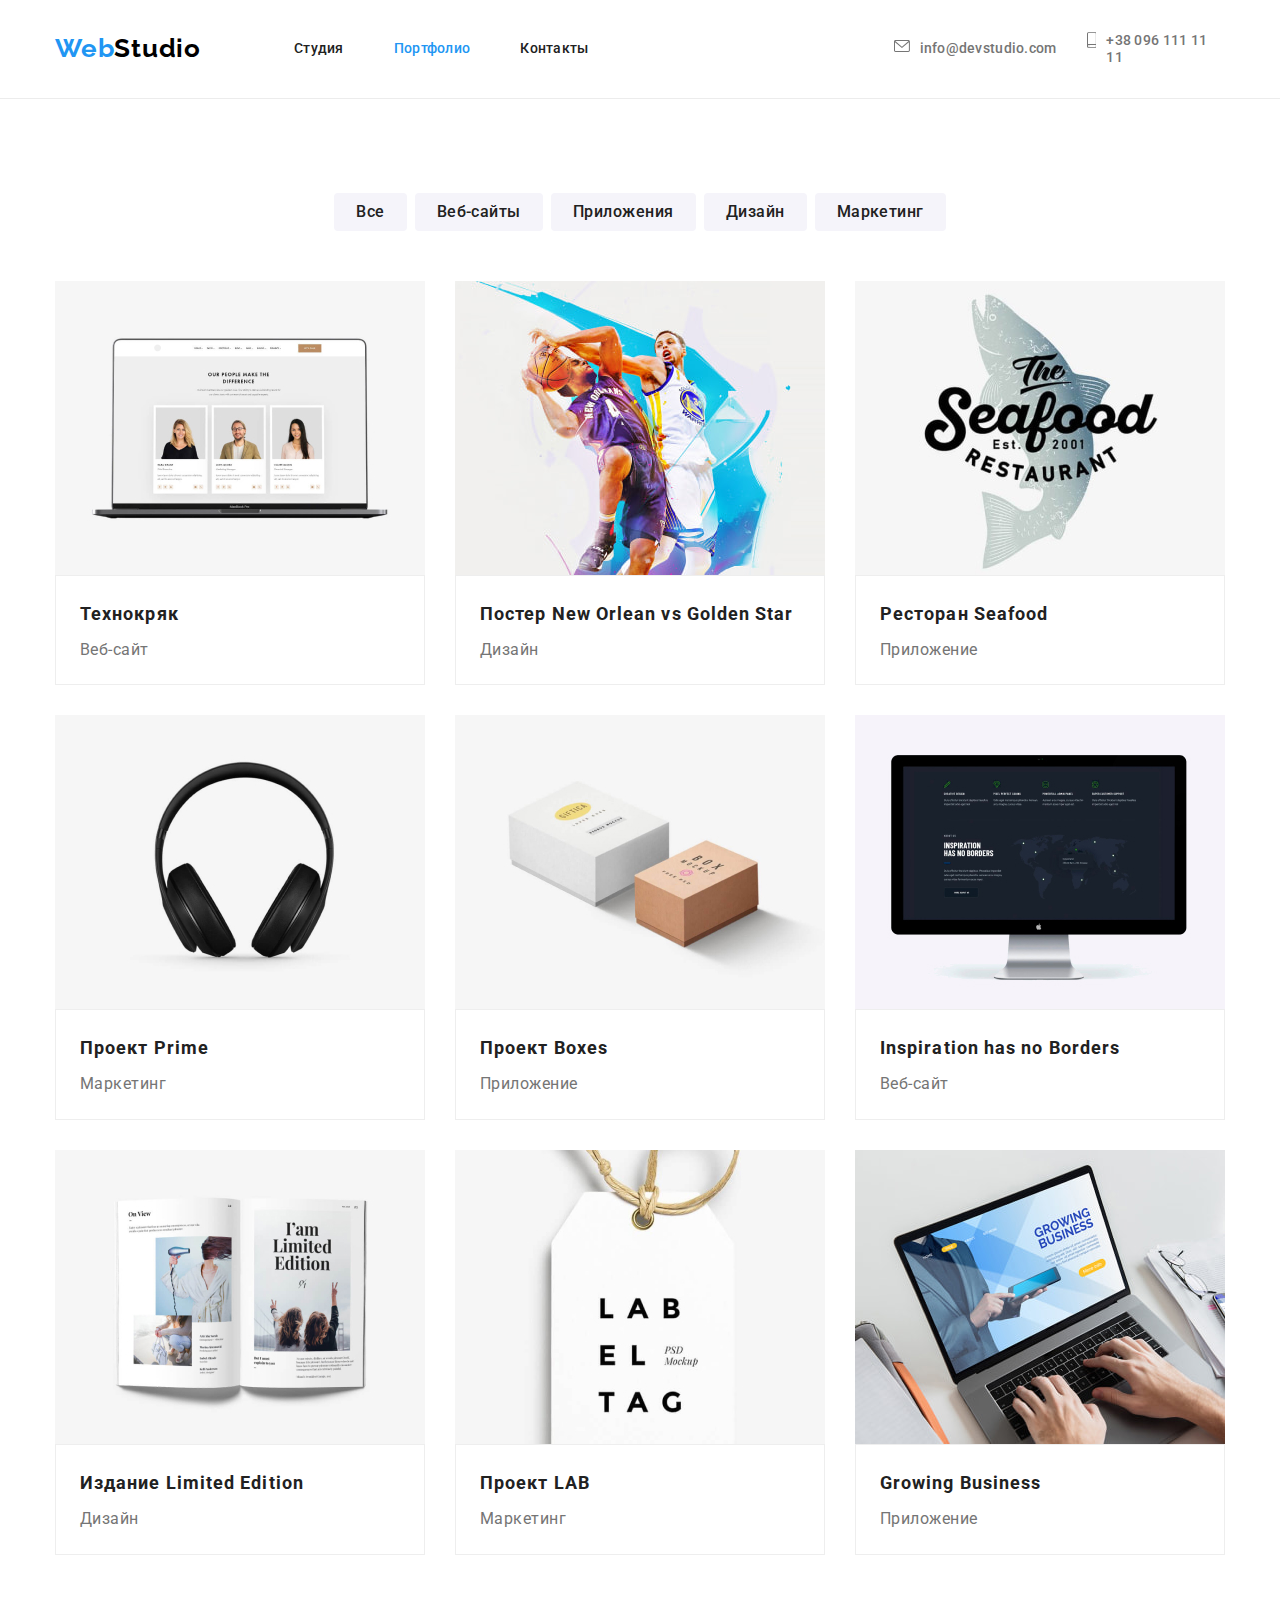
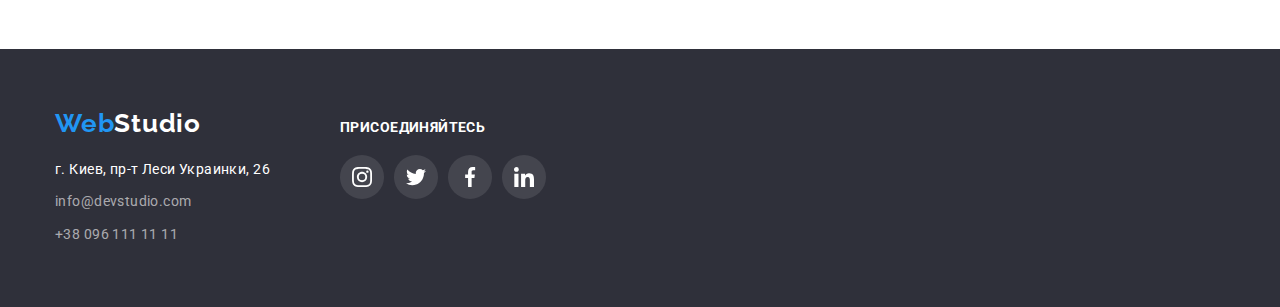
==== portfolio.html @ 087073f2 "clone-repo4" ====
<!DOCTYPE html>
<html lang="ru">
<head>
    <meta charset="UTF-8">
    <meta name="viewport" content="width=device-width, initial-scale=1.0">
    <title>Портфолио</title>
    <link rel="preconnect" href="https://fonts.gstatic.com">
<link href="https://fonts.googleapis.com/css2?family=Raleway:wght@700&family=Roboto:wght@400;500;700;900&display=swap" rel="stylesheet">
    <link rel="stylesheet" href="https://cdnjs.cloudflare.com/ajax/libs/modern-normalize/1.0.0/modern-normalize.min.css">
    <link rel="stylesheet" href="./style.css"/>
</head>
<body class="body">
    <header class="header">
        <div class="header-div container">
            <nav class="site-nav">
                <a class="logo-main" href="./index.html">Web<span class="logo-studio">Studio</span></a>
                <ul class="nav-top">
                    <li class="item"><a class="top-link" href="./index.html">Студия</a></li>
                    <li class="item"><a class="top-link current" href="./portfolio.html">Портфолио</a></li>
                    <li class="item"><a class="top-link" href="#">Контакты</a></li>
                </ul>
            </nav>
            <address class="contacts">
                <a class="mail-top item" href="mailto:info@devstudio.com">
                    <svg class="contacts-icon mail" width="16" height="12">
                        <use href="./images/icons/sprite.svg#icon-envelope"></use>
                    </svg>
                    info@devstudio.com</a>
                <a class="tel-top item" href="tel:+380961111111">
                    <svg class="contacts-icon tel" width="10" height="16">
                        <use href="./images/icons/sprite.svg#icon-tel"></use>
                    </svg>
                    +38 096 111 11 11</a>
            </address>
        </div>
    </header>
    <main>
        <section class="portfolio-main section">
            <!-- Фильтры -->
            <div class="portfolio-div container">
                <ul class="filters">
                    <li class="item">
                    <button class="filter" type="submit">Все</button>
                    </li>
                    <li class="item">
                        <button class="filter" type="submit">Веб-сайты</button>
                    </li>
                    <li class="item">
                        <button class="filter" type="submit">Приложения</button>
                    </li>
                    <li class="item">
                        <button class="filter" type="submit">Дизайн</button>
                    </li>
                    <li class="item">
                        <button class="filter" type="submit">Маркетинг</button>
                    </li>
                </ul>
            <!-- Products -->
                <ul class="products">
                    <li class="item">
                        <a class="product-link" href="#">
                            <img src="./images/01-techno.jpg" alt="Технокряк" width="370">
                            <div class="product-card">
                                <h3>Технокряк</h3>
                                <p>Веб-сайт</p>
                            </div>
                        </a>
                    </li>
                    <li class="item">
                        <a class="product-link" href="#">
                            <img src="./images/02-poster.jpg" alt="Постер" width="370">
                            <div class="product-card">
                                <h3>Постер New Orlean vs Golden Star</h3>
                                <p>Дизайн</p>
                            </div>
                        </a>
                    </li>
                    <li class="item">
                        <a class="product-link" href="#">
                            <img src="./images/03-seafood.jpg" alt="Ресторан Seafood" width="370">
                            <div class="product-card">
                                <h3>Ресторан Seafood</h3>
                                <p>Приложение</p>
                            </div>                        
                        </a>
                    </li>
                    <li class="item">
                        <a class="product-link" href="#">
                            <img src="./images/04-prime.jpg" alt="Проект Prime" width="370">
                            <div class="product-card">
                                <h3>Проект Prime</h3>
                                <p>Маркетинг</p>
                            </div>
                        </a>
                    </li>
                    <li class="item">
                        <a class="product-link" href="#">
                            <img src="./images/05-boxes.jpg" alt="Проект Boxes" width="370">
                            <div class="product-card">
                                <h3>Проект Boxes</h3>
                                <p>Приложение</p>
                            </div>
                        </a>                    
                    </li>
                    <li class="item">
                        <a class="product-link" href="#">
                            <img src="./images/06-inspiration.jpg" alt="Inspiration" width="370">
                            <div class="product-card">
                                <h3>Inspiration has no Borders</h3>
                                <p>Веб-сайт</p>
                            </div>
                        </a>
                    </li>
                    <li class="item">
                        <a class="product-link" href="#">
                            <img src="./images/07-limited.jpg" alt="Издание Limited Edition" width="370">
                            <div class="product-card">
                                <h3>Издание Limited Edition</h3>
                                <p>Дизайн</p>
                            </div>
                        </a>
                    </li>
                    <li class="item">
                        <a class="product-link" href="#">
                            <img src="./images/08-lab.jpg" alt="Проект LAB" width="370">
                            <div class="product-card">
                                <h3>Проект LAB</h3>
                                <p>Маркетинг</p>
                            </div>
                        </a>                    
                    </li>
                    <li class="item">
                        <a class="product-link" href="#">
                            <img src="./images/09-business.jpg" alt="Growing Business" width="370">
                            <div class="product-card">
                                <h3>Growing Business</h3>
                                <p>Приложение</p>
                            </div>
                        </a>
                    </li>
                </ul>
            </div>
        </section>
    </main>
    <footer class="footer">
        <div class="footer-div container">
            <div class="footer-contacts">
                <a class="logo-footer" href="./index.html">Web<span class="studio-footer">Studio</span></a>
                <address class="address-footer">
                    г. Киев, пр-т Леси Украинки, 26
                    <a href="mailto:info@devstudio.com">info@devstudio.com</a>
                    <a href="tel:+380961111111">+38 096 111 11 11</a>
                </address>
            </div>
            <div class="social-links">
                <p>присоединяйтесь</p>
                <ul class="smm-icons">
                    <li class="item">
                        <a class="f-link" href="#">
                            <svg class="footer-icon">
                                <use href="./images/icons/sprite.svg#icon-instagram"></use>
                            </svg>
                        </a>
                    </li>
                    <li class="item">
                        <a class="f-link" href="#">
                            <svg class="footer-icon">
                                <use href="./images/icons/sprite.svg#icon-twitter"></use>
                            </svg>
                        </a>
                    </li>                
                    <li class="item">
                        <a class="f-link" href="#">
                            <svg class="footer-icon">
                                <use href="./images/icons/sprite.svg#icon-facebook"></use>
                            </svg>
                        </a>
                    </li>
                    <li class="item">
                        <a class="f-link" href="#">
                            <svg class="footer-icon">
                                <use href="./images/icons/sprite.svg#icon-linkedin"></use>
                            </svg>
                        </a>
                    </li>
                </ul>
            </div>
        </div>
    </footer>
</body>
</html>
---- style.css ----
:root {
    --primary-text-color:#212121;
    --secondary-text-color:#757575;
    --light-color: #FFFFFF;
    --accent-color: #2196F3;
    --primary-background-color: #ffffff;
    --secondary-background-color: #2F303A;
    --inactive-filter-color: #F5F4FA;
    --header-border: #ECECEC;
    --button-shadow: rgba(0, 0, 0, 0.15);
    --button-bg-color: #188CE8;
    --icon-primary: #AFB1B8;
}
.body {
    font-family: 'Roboto', sans-serif;
}

/* Навигация хедер */
.header {
    display: flex;
    align-items: center;
    justify-content: center;

    background: var(--primary-background-color);
    border-bottom: 1px solid var(--header-border);
}
.header-div {
    display: flex;
}
.container {
    margin-left: auto;
    margin-right: auto;
    padding-left: 15px;
    padding-right: 15px;
    width: 1200px;
}
.site-nav {    
    display: flex;
    align-items: center;
}
a {
    text-decoration: none;
}
.logo-main {
    margin-right: 93px;
    font-family: 'Raleway', sans-serif;
    font-weight: 700;
    font-size: 26px;
    line-height: 1.2;
    letter-spacing: 0.03em;
    color: var(--accent-color);
}
.logo-studio {
    color: #000000;
}
.nav-top .current {
    color: var(--accent-color);
}
.nav-top {
    list-style: none;
    display: flex;
    margin: 0;
    padding-left: 0;
    align-items: center;
}
.nav-top .item + .item {
    margin-left: 50px;
}
.nav-top a {
    display: block;
    justify-content: center;
    padding-top: 32px;
    padding-bottom: 32px;

    font-weight: 500;
    font-size: 14px;
    line-height: 1.2;
    letter-spacing: 0.02em;
    color: var(--primary-text-color);
}
.nav-top .top-link:hover,
.nav-top .top-link:focus {
    color: var(--accent-color);
}
.header .contacts {
    display: flex;
    align-items: center;
    margin-left: 305px;
}
.contacts a {
    padding-top: 32px;
    padding-bottom: 32px;
}
.contacts .item {
    display: inline-flex;
    text-decoration: none;
}
.contacts .item + .item {
    margin-left: 30px;
}
.contacts .mail-top {
    font-style: normal;
    font-weight: 500;
    font-size: 14px;
    line-height: 1.2;
    letter-spacing: 0.02em;
    color: var(--secondary-text-color);
}
.contacts .tel-top {
    font-style: normal;
    font-weight: 500;
    font-size: 14px;
    line-height: 1.2;
    letter-spacing: 0.02em;
    color: var(--secondary-text-color);
}
.contacts-icon {
    margin-right: 10px;
    fill: currentColor;
}

.contacts .item:hover {
    color: var(--accent-color);
}

/* Навигация хедер конец */

/* Герой */
.hero-section {
    background: var(--secondary-background-color);
    color: var(--light-color);
    padding-top: 200px;
    padding-bottom: 200px;
}
.hero-div {
    display: flex;
    flex-direction: column;
    justify-content: center;
    align-items: center;
}
.hero-bg {
    margin: 0 auto;
    max-width: 1600px;
    background-color: var(--secondary-background-color);
    background-image: linear-gradient(to right, rgba(47, 48, 58, 0.4), rgba(47, 48, 58, 0.4)), url(./images/Img.jpg);
    background-repeat: no-repeat;
    background-position: center;
}
.hero-section .hero-title {
    display: flex;
    margin-left: auto;
    margin-right: auto;
    margin-top: 0;
    margin-bottom: 30px;

    font-weight: 900;
    font-size: 44px;
    line-height: 1.364;    
    text-align: center;
    letter-spacing: 0.06em;
    text-transform: uppercase;
}
.hero-section .hero-button {
    display: block;
    padding: 8px 30px;
    background-color: var(--button-bg-color);
    border: none;
    box-shadow: 0 4px 4px var(--button-shadow);
    border-radius: 4px;

    font-weight: 700;
    font-size: 16px;
    line-height: 1.88;

    letter-spacing: 0.06em;
    color: var(--light-color);
    cursor: pointer;
}
/* Герой конец*/

.section {
    background-color: var(--primary-background-color);
    padding-top: 94px;
    padding-bottom: 94px;
}
/* Особенности */
.features-list {
    display: flex;
    padding-left: 0;    
    margin: 0;
}
.features-list .item + .item {
    margin-left: 30px;
}

.features li {
    list-style: none;
    max-width: 270px;
}
.features h3 {
    margin: 30px 0 10px 0;
    font-weight: 700;
    font-size: 14px;
    line-height: 1.143;
    letter-spacing: 0.03em;
    text-transform: uppercase;
    color: var(--primary-text-color);
}
.features p {
    margin: 0;
    display: flex;
    font-weight: 400;
    font-size: 14px;
    line-height: 1.786;
    letter-spacing: 0.03em;
    color: var(--secondary-text-color);
}
.feature-icon-div {
    display: flex;
    justify-content: center;
    align-items: center;
    padding: 0;
    width: 270px;
    height: 120px;

    background-color: var(--inactive-filter-color);
    background-size: contain;
    background-position: center;
    background-repeat: no-repeat;
    border: none;
}
.feature-icon {
    display: block;
    width: 70px;
    height: 70px;
}
/* Особенности конец*/


/* Чем мы занимаемся */
.work {
    background-color: var(--primary-background-color);
    padding-top: 0px;
}
.work-h {
    margin: 0 0 50px 0;
    text-align: center;

    font-weight: 700;
    font-size: 36px;
    line-height: 1.17;
    letter-spacing: 0.03em;
    color: var(--primary-text-color);
}
.work-images {
    display: flex;
    justify-content: space-between;
    padding-left:0;
    margin-top: 0;
    margin-bottom: 0;
}
.work-images li {
    list-style: none;
    /* max-height: 294px; */
}
.work-images .item {
    display: block;
}
.work-images .item + .item {
    margin-left: 30px;
}
/* Чем мы занимаемся конец */


/* Наша команда */
.team {
    background: var(--inactive-filter-color);
}
.team .team-h {
    margin: 0 0 50px 0;
    text-align: center;

    font-weight: 700;
    font-size: 36px;
    line-height: 1.17;
    letter-spacing: 0.03em;
    color: var(--primary-text-color);
}
.team-members {
    display: flex;
    padding-left:0;
    margin-top: 0;
    margin-bottom: 0;
}
.team-members li {
    list-style: none;
    width: 270px;

    text-align: center;
    background: var(--primary-background-color);
    box-shadow: 0px 1px 3px rgba(0, 0, 0, 0.12), 0px 1px 1px rgba(0, 0, 0, 0.14), 0px 2px 1px rgba(0, 0, 0, 0.2);
    border-radius: 0px 0px 4px 4px;
}
.team img {
    display: block;
}
.team .team-container {
    display: block;
    padding-top: 30px;
    padding-right: 32px;
    padding-bottom: 30px;
    padding-left: 32px;
}
.team-members .item + .item {
    margin-left: 30px;
}
.team .team-members h3 {
    margin: 0 0 10px 0;

    font-weight: 500;
    font-size: 16px;
    line-height: 1.2;
    letter-spacing: 0.03em;
    color: var(--primary-text-color);
}
.team .team-members p {
    margin: 0 0 16px 0;

    font-weight: 400;
    font-size: 16px;
    line-height: 1.2;
    letter-spacing: 0.03em;
    color: var(--secondary-text-color);
}

/* Наша команда соцсети */
.team-social {
    display: flex;
    justify-content: center;
    align-items: center;
    margin: 0;
    padding: 0;
    color: var(--icon-primary);
}
.team-social .link + .link {
    margin-left: 10px;
}
.team-social .link {
    list-style: none;
    display: flex;
    box-shadow: none;
}
.link .social-icon {
    text-decoration: none;
    display: flex;
    justify-content: center;
    align-items: center;
    padding: 0;
    border: none;

    width: 44px;
    height: 44px;
    border-radius: 50%;

    color: var(--icon-primary);
    background-color: var(--primary-background-color);
    background-repeat: no-repeat;
    background-size: contain;
    background-position: center;
    background-position: center;
}
.team-social-icon {
    width: 20px;
    height: 20px;
    cursor: pointer;
    fill: currentColor;
}

.link .social-icon:hover,
.link .social-icon:focus {
    color: var(--light-color);
    background-color: var(--accent-color);
}
/* Наша команда конец*/


/* Постоянные клиенты */
.clients {
    background-color: var(--primary-background-color);
}
.clients-h {
    margin: 0 0 50px 0;
    text-align: center;

    font-weight: 700;
    font-size: 36px;
    line-height: 1.17;
    letter-spacing: 0.03em;
    color: var(--primary-text-color);
}
.clients-img {
    display: flex;
    justify-content: space-between;
    padding-left:0;
    margin-top: 0;
    margin-bottom: 0;
}
.clients-img .item + .item {
    margin-left: 30px;
}

.clients-img .item {
    list-style: none;
    display: flex;
}
.clients-img .link-svg {
    text-decoration: none;
    display: flex;
    justify-content: center;
    align-items: center;
    width: 168px;
    height: 88px;
    text-align: center;

    color: var(--icon-primary);
    background-color: var(--primary-background-color);
    background-repeat: no-repeat;
    background-size: contain;
    background-position: center;
    border: 1px solid #AFB1B8;
    border-radius: 4px;
}
.client-logo {
    fill: currentColor;
}
.clients-img .link-svg:hover {
    color: var(--accent-color);
    border-color: var(--accent-color) ;
}

/* Постоянные клиенты конец */




/* Футер */
.footer {
    background: var(--secondary-background-color);
    padding-top: 60px;
    padding-bottom: 60px;
}
.footer-div {
    display: flex;
    align-items: baseline;
}
.footer .logo-footer {
    display: block;
    margin-bottom: 20px;
    
    font-family: 'Raleway', sans-serif;
    font-weight: 700;
    font-size: 26px;
    line-height: 1.1;
    letter-spacing: 0.03em;
    color: var(--accent-color);
}
.logo-footer .studio-footer {
    color: var(--light-color);
}
.address-footer {
    display: block;

    font-style: normal;
    font-weight: 400;
    font-size: 14px;
    line-height: 1.7;
    letter-spacing: 0.03em;
    color: var(--light-color);
}
.address-footer a {
    display: block;
    margin-top: 9px;
    color: rgba(255, 255, 255, 0.6);
}
/* Соцсети Футер */
.social-links {
    display: block;
    margin-left: 70px;
}
.social-links p {
    margin: 0 0 20px 0;
    
    font-style: normal;
    font-weight: 700;
    font-size: 14px;
    line-height: 1.17;
    letter-spacing: 0.03em;
    text-transform: uppercase;
    color: var(--light-color);
}
.smm-icons {
    display: flex;
    margin: 0;
    padding: 0;
}
.smm-icons .item {
    list-style: none;
}
.smm-icons .item + .item {
    margin-left: 10px;
}
.smm-icons .f-link {
    display: flex;
    justify-content: center;
    align-items: center;
    width: 44px;
    height: 44px;
    color: var(--light-color);

    background-color: rgba(255, 255, 255, 0.1);
    background-repeat: no-repeat;
    background-size: contain;
    background-position: center;
    border-radius: 50%;
}
.footer-icon {
    width: 20px;
    height: 20px;
    cursor: pointer;
    fill: currentColor;
}
.smm-icons a:hover,
.smm-icons a:focus {
    background-color: var(--accent-color);
}

/* Соцсети Футер конец*/
/* Футер конец */


/* Портфолио */

/* Фильтры */
.filters {
    display: flex;
    justify-content: center;
    margin: 0 0 50px 0;
    padding: 0;
}
.filters .item {
    list-style: none;
    display: inline-block;
}
.filters .item + .item {
    margin-left: 8px;
}
.filters .filter {
    padding: 6px 22px 6px 22px;

    font-weight: 500;
    font-size: 16px;
    line-height: 1.625;
    letter-spacing: 0.03em;
    color: var(--primary-text-color);
    background-color: var(--inactive-filter-color);
    border: none;
    border-radius: 4px;
}
.filters .filter:hover,
.filters .filter:focus {
    color: var(--light-color);
    background: var(--accent-color);
    box-shadow: 0px 3px 1px rgba(0, 0, 0, 0.1), 0px 1px 2px rgba(0, 0, 0, 0.08), 0px 2px 2px rgba(0, 0, 0, 0.12);
    border: none;
    border-radius: 4px;
}
/* Фильтры конец */

/* Проекты */
.products {
    display: flex;
    flex-wrap: wrap;
    margin: 0;
    padding-left: 0;

    list-style: none;
    text-align: left;
}
.products .item {
    display: flex;
    margin-bottom: 30px;
    margin-right: 30px;
    max-width: auto;
    background: var(--light-color);
}
.products .item:nth-child(n+7) {
    margin-bottom: 0;
}
.products .item:nth-child(3n+3) {
    margin-right: 0;
} 
.products .product-link:hover {
    box-shadow: 0px 1px 1px rgba(0, 0, 0, 0.12), 0px 4px 4px rgba(0, 0, 0, 0.06), 1px 4px 6px rgba(0, 0, 0, 0.16);
}
.products img {
    display: block;
}
.products .product-card {
    box-sizing: border-box;
    display: block;

    padding-top: 20px;
    padding-right: 24px;
    padding-bottom: 20px;
    padding-left: 24px;
    border: 1px solid #EEEEEE;
}
.products h3 {
    margin-top: 0;
    margin-bottom: 4px;

    font-weight: 700;
    font-size: 18px;
    line-height: 2;
    letter-spacing: 0.06em;
    color: var(--primary-text-color);
}
.products p {
    margin: 0;
    font-weight: 400;
    font-size: 16px;
    line-height: 1.8;
    letter-spacing: 0.03em;
    color: var(--secondary-text-color);
}

/* Проекты конец */
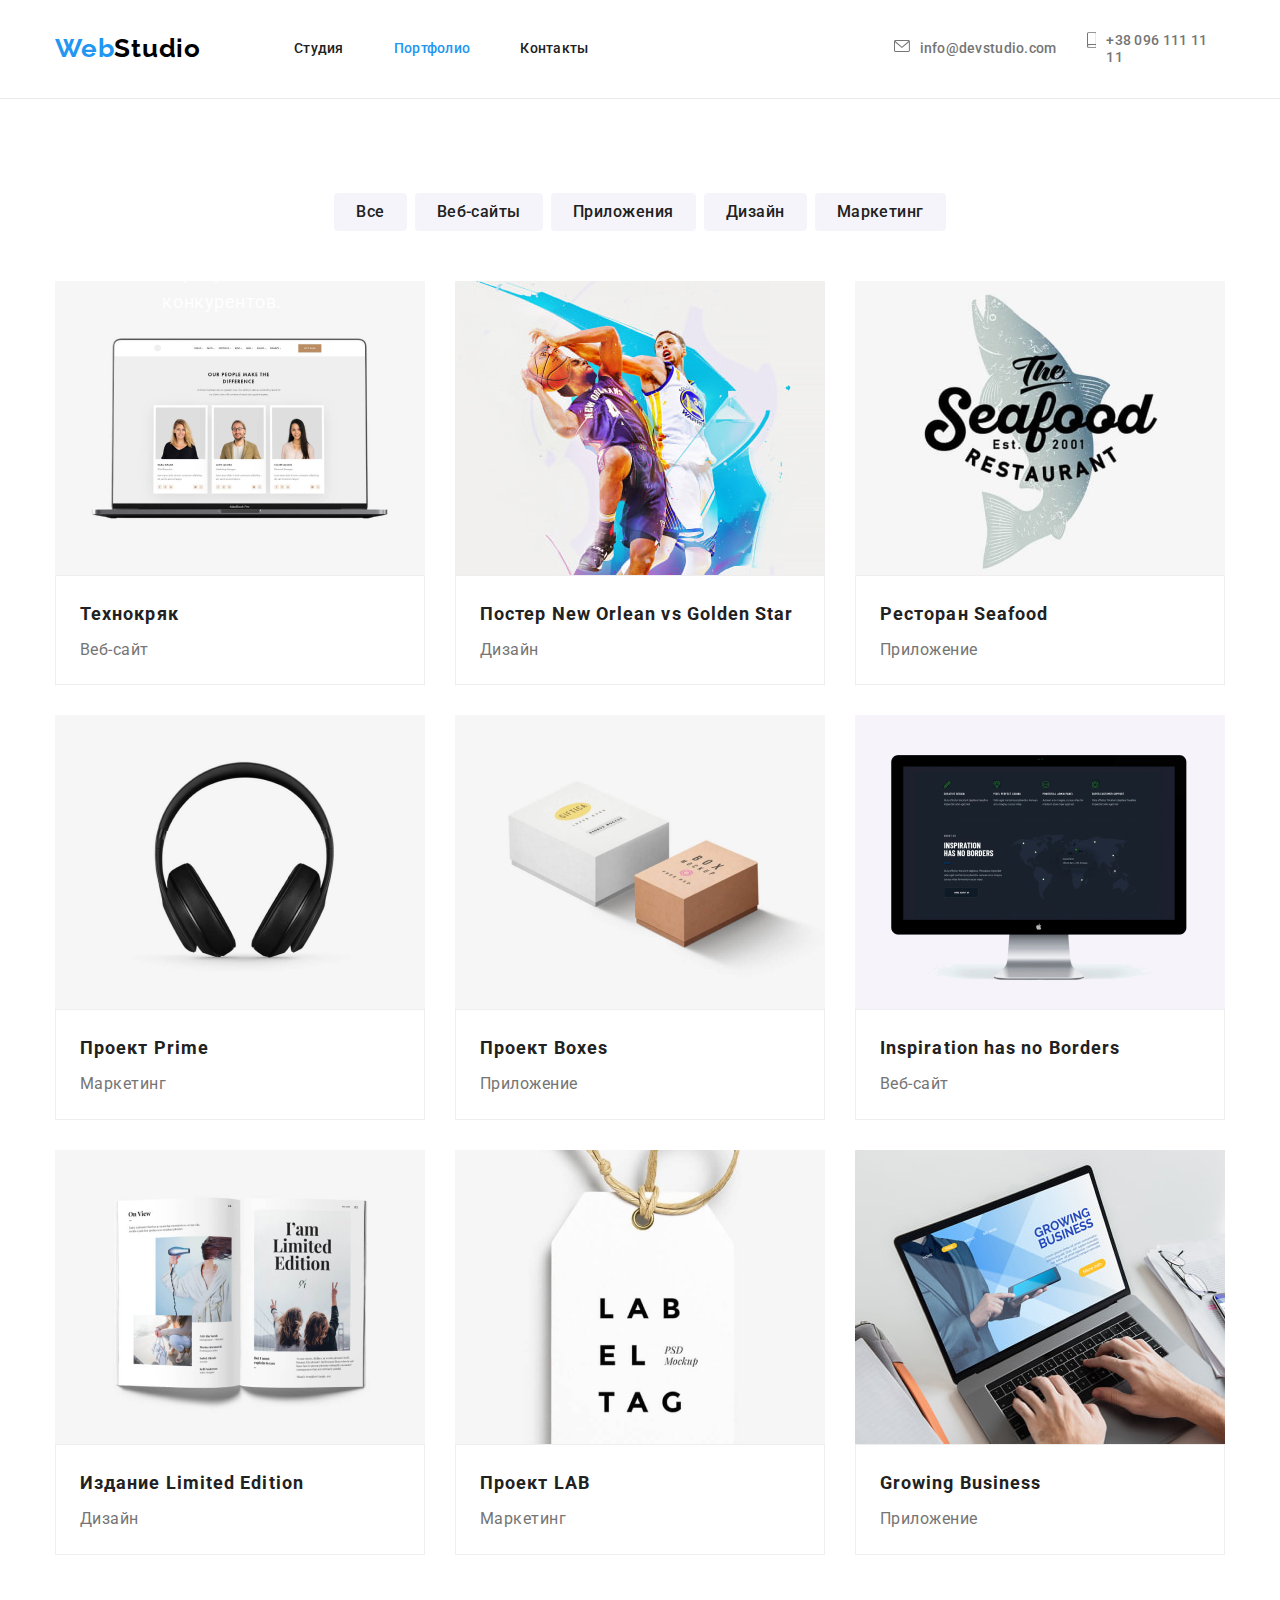
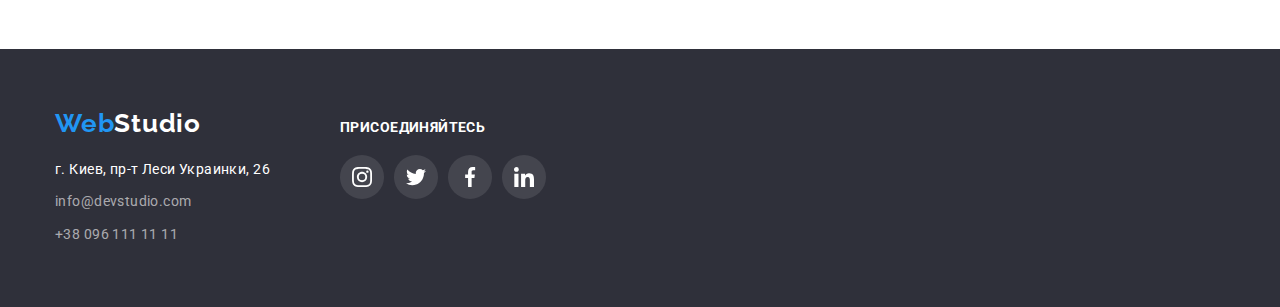
==== commit e27ab203: "stop-at-product thumbs-portfolio" ====
--- a/portfolio.html
+++ b/portfolio.html
@@ -59,7 +59,14 @@
                 <ul class="products">
                     <li class="item">
                         <a class="product-link" href="#">
-                            <img src="./images/01-techno.jpg" alt="Технокряк" width="370">
+                            <div class="product-thumb">
+                                <img src="./images/01-techno.jpg" alt="Технокряк" width="370">
+                                <div class="product-overlay">
+                                    <p>
+                                        Технокряк это современная площадка распространения коронавируса. Компании используют эту платформу для цифрового шпионажа и атак на защищённые сервера конкурентов.
+                                    </p>
+                                </div>
+                            </div>
                             <div class="product-card">
                                 <h3>Технокряк</h3>
                                 <p>Веб-сайт</p>
--- a/style.css
+++ b/style.css
@@ -56,6 +56,13 @@
 .nav-top .current {
     color: var(--accent-color);
 }
+.nav-top .current::after {
+    content: "";
+    width: inherit;
+    height: 4px;
+    color: var(--accent-color);
+    background: var(--primary-background-color);
+}
 .nav-top {
     list-style: none;
     display: flex;
@@ -261,6 +268,7 @@
 }
 .work-images li {
     list-style: none;
+    position: relative;
     /* max-height: 294px; */
 }
 .work-images .item {
@@ -268,6 +276,30 @@
 }
 .work-images .item + .item {
     margin-left: 30px;
+}
+.work-descript {
+    position: absolute;
+    display: flex;
+    align-items: center;
+    justify-content: center;
+    bottom: 0;
+    width: 370px;
+    height: 70px;
+
+    background: var(--secondary-background-color);
+    color: var(--light-color);
+    opacity: 80%;
+}
+.work-descript p {
+    display: block;
+    margin: 0;
+
+    font-style: normal;
+    font-weight: 700;
+    font-size: 14px;
+    line-height: 1.17;
+    letter-spacing: 0.03em;
+    text-transform: uppercase;
 }
 /* Чем мы занимаемся конец */
 
@@ -633,6 +665,85 @@
     letter-spacing: 0.03em;
     color: var(--secondary-text-color);
 }
+.product-link:hover .product-overlay {
+    transform: translateY(0);
+    opacity: 1;
+  }
+.product-thumb:hover::before {
+    opacity: 1;
+}
+.product-thumb {
+    position: relative;
+    overflow: hidden;
+}
+.product-overlay {
+    position: absolute;
+    top: 0;
+    left: 0;
+    width: 100%;
+    height: 100%;
+    background-color: var(--accent-color);
+    transform: translateY(-100%);
+    transition: transform 2500ms cubic-bezier(0.4, 0, 0.2, 1);
+}
+.product-overlay p {
+    position: absolute;
+    display: flex;
+    top: 50%;
+    left: 50%;
+    transform: translate(-50%,-50%);
+    padding: 63px 24px;
+    font-weight: 400;
+    font-size: 18px;
+    line-height: 1.56;
+    color: var(--light-color);
+}
 
 /* Проекты конец */
 
+/* модальное окно */
+.backdrop {
+    position: fixed;
+    top: 0;
+    left: 0;
+    display: flex;
+
+    width: 100%;
+    height: 100%;
+    background-color: rgba(0, 0, 0, 0.1);
+}
+.backdrop.is-hidden {
+    opacity: 0;
+    pointer-events: none;
+}
+.modal {
+    position: absolute;
+    top: 50%;
+    left: 50%;
+    transform: translate(-50%, -50%);
+
+    min-width: 528px;
+    min-height: 581px;
+    padding: 8px;
+    display: flex;
+    
+    background-color: #fff;
+}
+.modal p {
+    margin: 0;
+}
+.modal button {
+    position: absolute;
+    top: 0;
+    right: 0;
+    padding: 8px;
+
+    background-image: url(./images/icons/close.svg);
+    background-repeat: no-repeat;
+    border-radius: 50%;
+    background-position: center;
+    background-size: contain;
+    border: none;
+}
+
+/* модальное окно конец */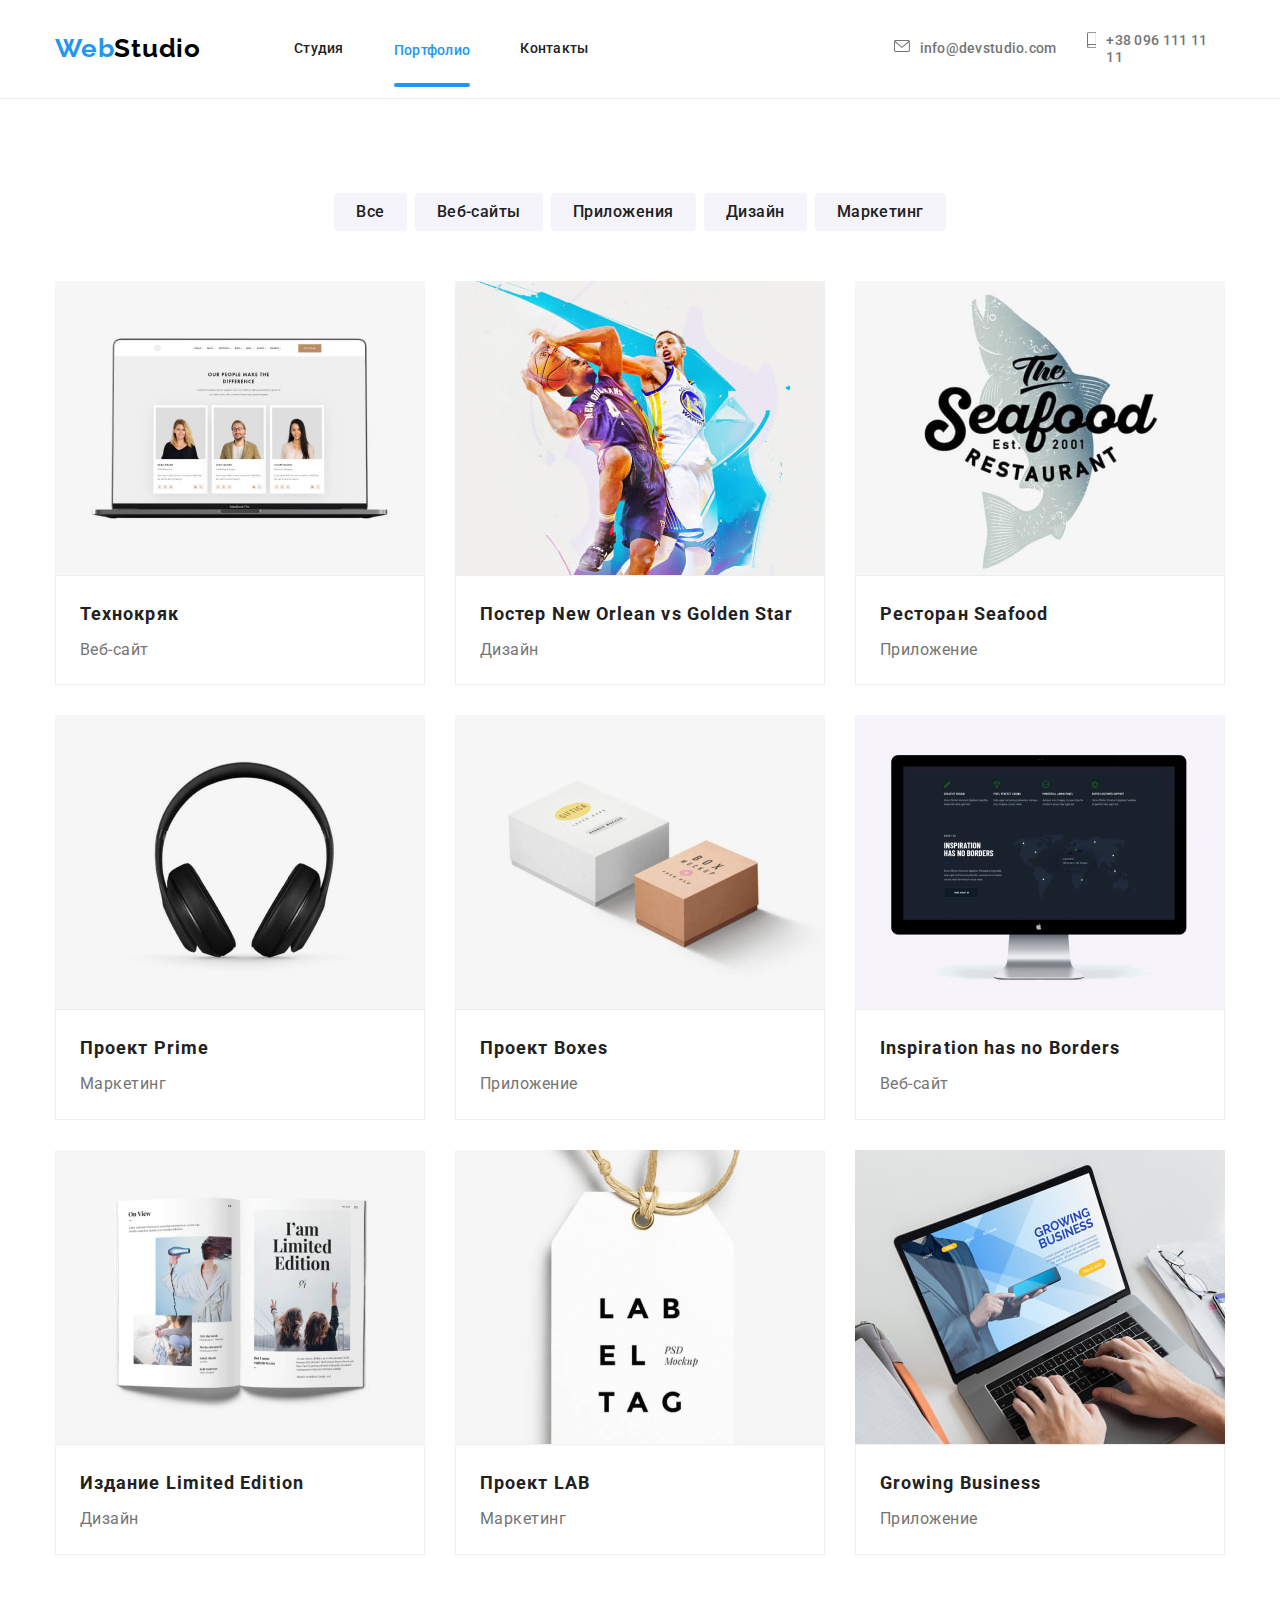
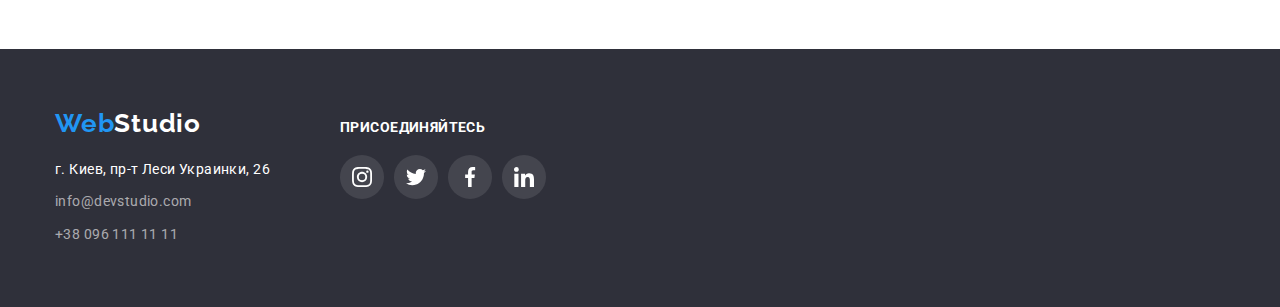
==== commit 8220259b: "product-cards-modal-added" ====
--- a/portfolio.html
+++ b/portfolio.html
@@ -75,7 +75,14 @@
                     </li>
                     <li class="item">
                         <a class="product-link" href="#">
-                            <img src="./images/02-poster.jpg" alt="Постер" width="370">
+                            <div class="product-thumb">
+                                <img src="./images/02-poster.jpg" alt="Постер" width="370">
+                                <div class="product-overlay">
+                                    <p>
+                                        Технокряк это современная площадка распространения коронавируса. Компании используют эту платформу для цифрового шпионажа и атак на защищённые сервера конкурентов.
+                                    </p>
+                                </div>
+                            </div>
                             <div class="product-card">
                                 <h3>Постер New Orlean vs Golden Star</h3>
                                 <p>Дизайн</p>
@@ -84,7 +91,14 @@
                     </li>
                     <li class="item">
                         <a class="product-link" href="#">
-                            <img src="./images/03-seafood.jpg" alt="Ресторан Seafood" width="370">
+                            <div class="product-thumb">
+                                <img src="./images/03-seafood.jpg" alt="Ресторан Seafood" width="370">
+                                <div class="product-overlay">
+                                    <p>
+                                        Технокряк это современная площадка распространения коронавируса. Компании используют эту платформу для цифрового шпионажа и атак на защищённые сервера конкурентов.
+                                    </p>
+                                </div>
+                            </div>            
                             <div class="product-card">
                                 <h3>Ресторан Seafood</h3>
                                 <p>Приложение</p>
@@ -93,7 +107,14 @@
                     </li>
                     <li class="item">
                         <a class="product-link" href="#">
-                            <img src="./images/04-prime.jpg" alt="Проект Prime" width="370">
+                            <div class="product-thumb">
+                                <img src="./images/04-prime.jpg" alt="Проект Prime" width="370">
+                                <div class="product-overlay">
+                                    <p>
+                                        Технокряк это современная площадка распространения коронавируса. Компании используют эту платформу для цифрового шпионажа и атак на защищённые сервера конкурентов.
+                                    </p>
+                                </div>
+                            </div>                            
                             <div class="product-card">
                                 <h3>Проект Prime</h3>
                                 <p>Маркетинг</p>
@@ -102,7 +123,14 @@
                     </li>
                     <li class="item">
                         <a class="product-link" href="#">
-                            <img src="./images/05-boxes.jpg" alt="Проект Boxes" width="370">
+                            <div class="product-thumb">
+                                <img src="./images/05-boxes.jpg" alt="Проект Boxes" width="370">
+                                <div class="product-overlay">
+                                    <p>
+                                        Технокряк это современная площадка распространения коронавируса. Компании используют эту платформу для цифрового шпионажа и атак на защищённые сервера конкурентов.
+                                    </p>
+                                </div>
+                            </div>                            
                             <div class="product-card">
                                 <h3>Проект Boxes</h3>
                                 <p>Приложение</p>
@@ -111,7 +139,14 @@
                     </li>
                     <li class="item">
                         <a class="product-link" href="#">
-                            <img src="./images/06-inspiration.jpg" alt="Inspiration" width="370">
+                            <div class="product-thumb">
+                                <img src="./images/06-inspiration.jpg" alt="Inspiration" width="370">
+                                <div class="product-overlay">
+                                    <p>
+                                        Технокряк это современная площадка распространения коронавируса. Компании используют эту платформу для цифрового шпионажа и атак на защищённые сервера конкурентов.
+                                    </p>
+                                </div>
+                            </div>                            
                             <div class="product-card">
                                 <h3>Inspiration has no Borders</h3>
                                 <p>Веб-сайт</p>
@@ -120,7 +155,14 @@
                     </li>
                     <li class="item">
                         <a class="product-link" href="#">
-                            <img src="./images/07-limited.jpg" alt="Издание Limited Edition" width="370">
+                            <div class="product-thumb">
+                                <img src="./images/07-limited.jpg" alt="Издание Limited Edition" width="370">
+                                <div class="product-overlay">
+                                    <p>
+                                        Технокряк это современная площадка распространения коронавируса. Компании используют эту платформу для цифрового шпионажа и атак на защищённые сервера конкурентов.
+                                    </p>
+                                </div>
+                            </div>                            
                             <div class="product-card">
                                 <h3>Издание Limited Edition</h3>
                                 <p>Дизайн</p>
@@ -129,7 +171,14 @@
                     </li>
                     <li class="item">
                         <a class="product-link" href="#">
-                            <img src="./images/08-lab.jpg" alt="Проект LAB" width="370">
+                            <div class="product-thumb">
+                                <img src="./images/08-lab.jpg" alt="Проект LAB" width="370">
+                                <div class="product-overlay">
+                                    <p>
+                                        Технокряк это современная площадка распространения коронавируса. Компании используют эту платформу для цифрового шпионажа и атак на защищённые сервера конкурентов.
+                                    </p>
+                                </div>
+                            </div>                            
                             <div class="product-card">
                                 <h3>Проект LAB</h3>
                                 <p>Маркетинг</p>
@@ -138,7 +187,14 @@
                     </li>
                     <li class="item">
                         <a class="product-link" href="#">
-                            <img src="./images/09-business.jpg" alt="Growing Business" width="370">
+                            <div class="product-thumb">
+                                <img src="./images/09-business.jpg" alt="Growing Business" width="370">
+                                <div class="product-overlay">
+                                    <p>
+                                        Технокряк это современная площадка распространения коронавируса. Компании используют эту платформу для цифрового шпионажа и атак на защищённые сервера конкурентов.
+                                    </p>
+                                </div>
+                            </div>                            
                             <div class="product-card">
                                 <h3>Growing Business</h3>
                                 <p>Приложение</p>
--- a/style.css
+++ b/style.css
@@ -54,14 +54,30 @@
     color: #000000;
 }
 .nav-top .current {
+    position: relative;
+    display: inline-block;
+    padding-bottom: 28px;
     color: var(--accent-color);
 }
-.nav-top .current::after {
+.top-link.current::after {
+    position: absolute;
+    left: 0;
+    bottom: 0;
+
     content: "";
-    width: inherit;
+    display: block;
+    width: 100%;
     height: 4px;
-    color: var(--accent-color);
-    background: var(--primary-background-color);
+    border:none;
+    border-radius: 2px;
+    
+    background-color: var(--accent-color);
+    transform: scaleX(1);
+    transition: scale 250ms cubic-bezier(0.4, 0, 0.2, 1);
+}
+.top-link:hover::after,
+.top-link:focus::after {
+    transform: scale(0.8);
 }
 .nav-top {
     list-style: none;
@@ -84,6 +100,7 @@
     line-height: 1.2;
     letter-spacing: 0.02em;
     color: var(--primary-text-color);
+    transition: color 250ms cubic-bezier(0.4, 0, 0.2, 1);
 }
 .nav-top .top-link:hover,
 .nav-top .top-link:focus {
@@ -101,6 +118,8 @@
 .contacts .item {
     display: inline-flex;
     text-decoration: none;
+
+    transition: color 250ms cubic-bezier(0.4, 0, 0.2, 1);
 }
 .contacts .item + .item {
     margin-left: 30px;
@@ -126,7 +145,8 @@
     fill: currentColor;
 }
 
-.contacts .item:hover {
+.contacts .item:hover,
+.contacts .item:focus {
     color: var(--accent-color);
 }
 
@@ -400,6 +420,8 @@
     background-size: contain;
     background-position: center;
     background-position: center;
+
+    transition: color 250ms cubic-bezier(0.4, 0, 0.2, 1), background-color 250ms cubic-bezier(0.4, 0, 0.2, 1);
 }
 .team-social-icon {
     width: 20px;
@@ -461,11 +483,14 @@
     background-position: center;
     border: 1px solid #AFB1B8;
     border-radius: 4px;
+
+    transition: color 250ms cubic-bezier(0.4, 0, 0.2, 1), border-color 250ms cubic-bezier(0.4, 0, 0.2, 1);
 }
 .client-logo {
     fill: currentColor;
 }
-.clients-img .link-svg:hover {
+.clients-img .link-svg:hover,
+.clients-img .link-svg:focus {
     color: var(--accent-color);
     border-color: var(--accent-color) ;
 }
@@ -554,6 +579,8 @@
     background-size: contain;
     background-position: center;
     border-radius: 50%;
+
+    transition: background-color 250ms cubic-bezier(0.4, 0, 0.2, 1);
 }
 .footer-icon {
     width: 20px;
@@ -597,6 +624,9 @@
     background-color: var(--inactive-filter-color);
     border: none;
     border-radius: 4px;
+    box-shadow: none;
+
+    transition: color 250ms cubic-bezier(0.4, 0, 0.2, 1), background-color 250ms cubic-bezier(0.4, 0, 0.2, 1), box-shadow 250ms cubic-bezier(0.4, 0, 0.2, 1);
 }
 .filters .filter:hover,
 .filters .filter:focus {
@@ -631,7 +661,13 @@
 .products .item:nth-child(3n+3) {
     margin-right: 0;
 } 
-.products .product-link:hover {
+.products .product-link {
+    box-shadow: none;
+    transition: box-shadow 250ms cubic-bezier(0.4, 0, 0.2, 1);
+}
+
+.products .product-link:hover,
+.products .product-link:focus {
     box-shadow: 0px 1px 1px rgba(0, 0, 0, 0.12), 0px 4px 4px rgba(0, 0, 0, 0.06), 1px 4px 6px rgba(0, 0, 0, 0.16);
 }
 .products img {
@@ -665,11 +701,13 @@
     letter-spacing: 0.03em;
     color: var(--secondary-text-color);
 }
-.product-link:hover .product-overlay {
+.product-link:hover .product-overlay,
+.product-link:focus .product-overlay {
     transform: translateY(0);
     opacity: 1;
   }
-.product-thumb:hover::before {
+.product-thumb:hover::before,
+.product-thumb:focus::before {
     opacity: 1;
 }
 .product-thumb {
@@ -678,21 +716,19 @@
 }
 .product-overlay {
     position: absolute;
-    top: 0;
+    bottom: 0;
     left: 0;
     width: 100%;
     height: 100%;
+    padding: 63px 24px;
+
     background-color: var(--accent-color);
-    transform: translateY(-100%);
-    transition: transform 2500ms cubic-bezier(0.4, 0, 0.2, 1);
+    transform: translateY(100%);
+    transition: transform 250ms cubic-bezier(0.4, 0, 0.2, 1);
 }
 .product-overlay p {
-    position: absolute;
-    display: flex;
-    top: 50%;
-    left: 50%;
-    transform: translate(-50%,-50%);
-    padding: 63px 24px;
+    display: flex;
+
     font-weight: 400;
     font-size: 18px;
     line-height: 1.56;
@@ -706,11 +742,12 @@
     position: fixed;
     top: 0;
     left: 0;
-    display: flex;
 
     width: 100%;
     height: 100%;
-    background-color: rgba(0, 0, 0, 0.1);
+    background-color: rgba(0, 0, 0, 0.2);
+    opacity: 1;
+    transition: opacity 250ms cubic-bezier(0.4, 0, 0.2, 1);
 }
 .backdrop.is-hidden {
     opacity: 0;
@@ -720,23 +757,27 @@
     position: absolute;
     top: 50%;
     left: 50%;
-    transform: translate(-50%, -50%);
-
-    min-width: 528px;
-    min-height: 581px;
-    padding: 8px;
-    display: flex;
+    z-index: 999;
+
+    display: flex;
+    width: 528px;
+    height: 581px;
+    padding: 15px;
     
     background-color: #fff;
-}
-.modal p {
-    margin: 0;
+    transform: translate(-50%, -50%) scale(1);
+}
+.backdrop.backdrop.is-hidden .modal {
+    transform: translate(-50%, -50%) scale(0.8);
 }
 .modal button {
     position: absolute;
     top: 0;
     right: 0;
-    padding: 8px;
+    display: flex;
+    width: 30px;
+    height: 30px;
+    margin: 8px 8px auto auto;
 
     background-image: url(./images/icons/close.svg);
     background-repeat: no-repeat;
